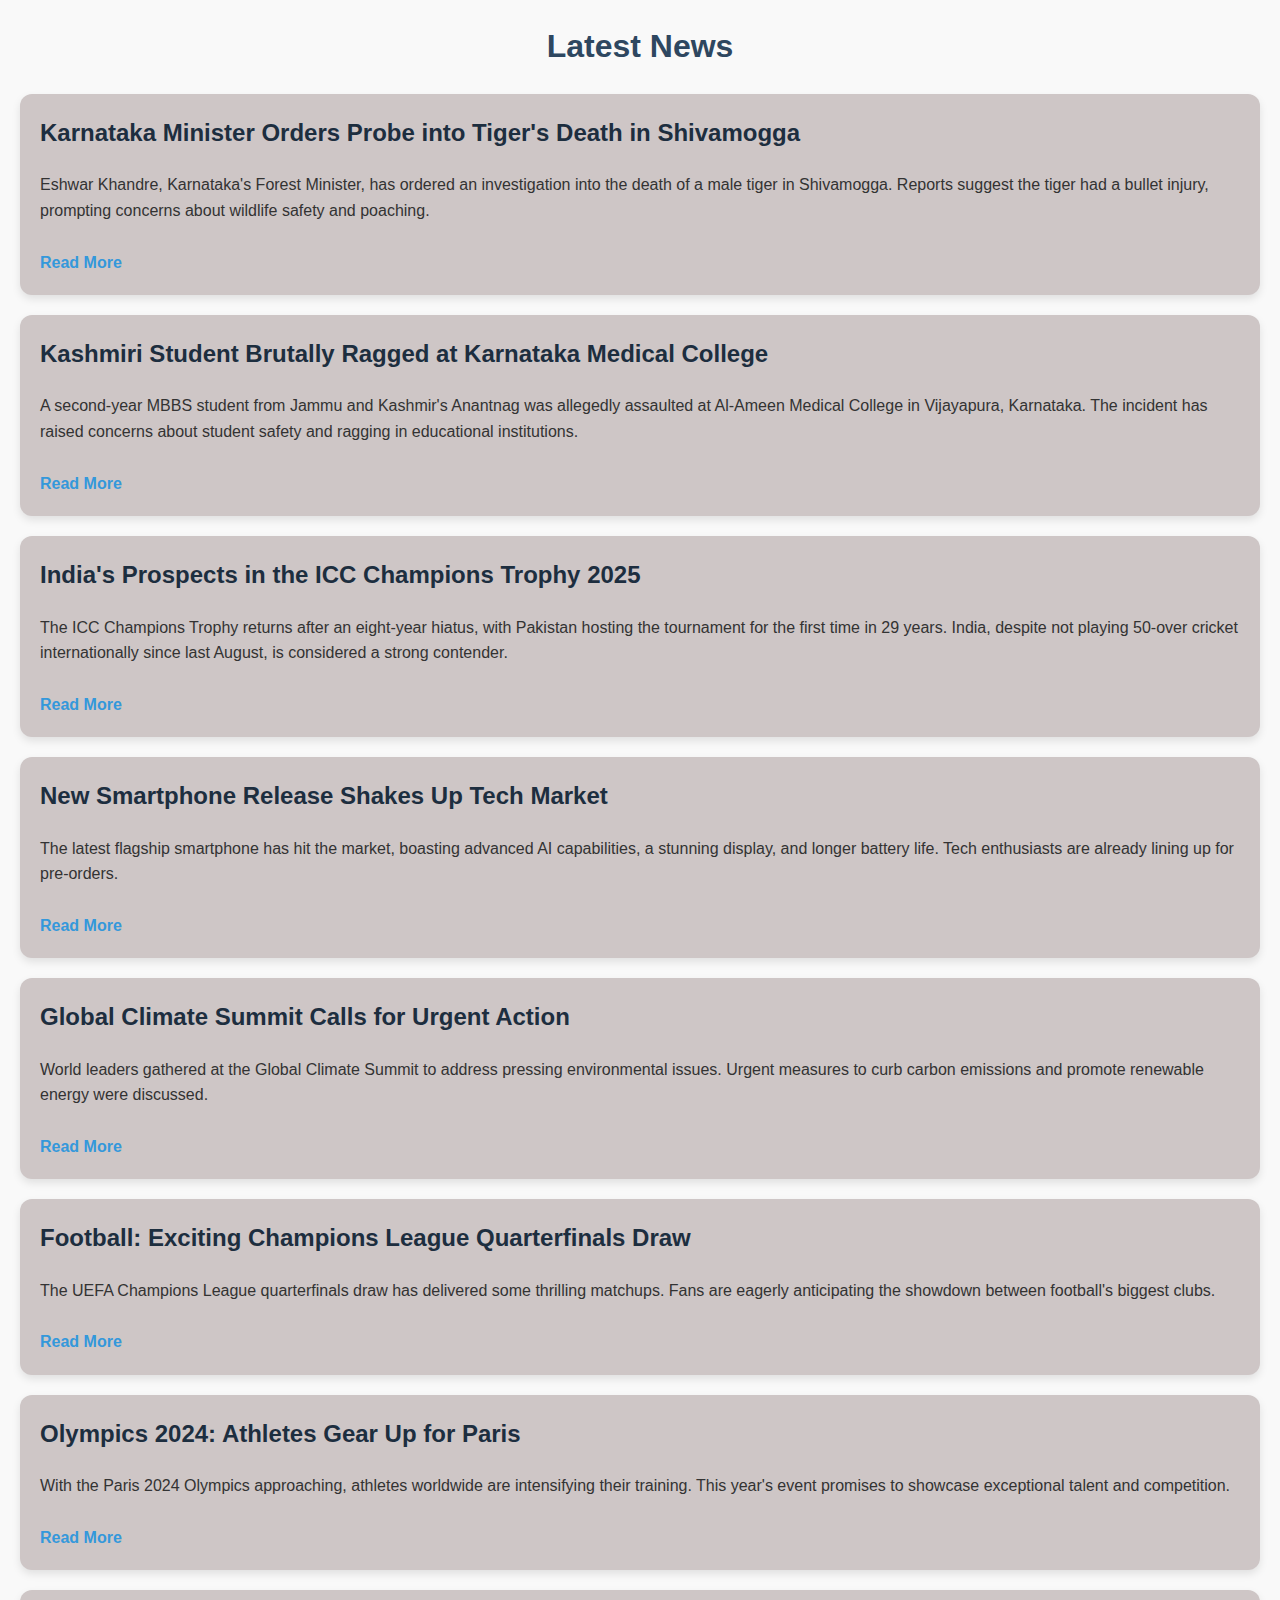
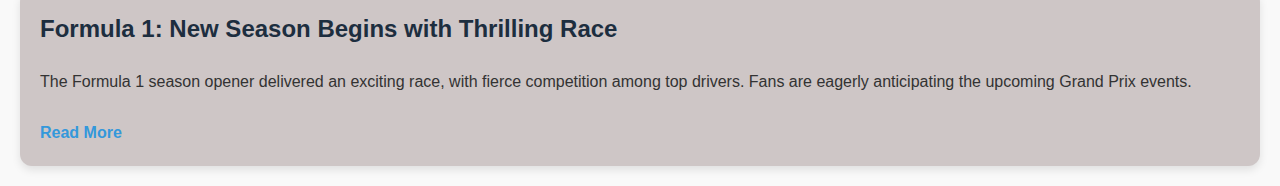
==== news.html @ f4e945ec "Initial commit: Tasks" ====
<!DOCTYPE html>
<html lang="en">
<head>
    <meta charset="UTF-8">
    <meta name="viewport" content="width=device-width, initial-scale=1.0">
    <title>News Application</title>
    <style>
        body {
            font-family: Arial, sans-serif;
            margin: 20px;
            background-color: #f9f9f9;
            color: #333;
            line-height: 1.6;
        }
        h1 {
            text-align: center;
            color: #2e4760;
        }
        .news-container {
            display: flex;
            flex-direction: column;
            gap: 20px;
        }
        .news-item {
            background: #cec6c6;
            padding: 20px;
            border-radius: 12px;
            box-shadow: 0 4px 8px rgba(0, 0, 0, 0.1);
            transition: transform 0.3s;
        }
        
        
        h2 {
            margin-top: 0;
            color: #1d2e3f;
        }
        a {
            display: inline-block;
            margin-top: 10px;
            text-decoration: none;
            color: #3498db;
            font-weight: bold;
        }
        
        
    </style>
</head>
<body>
    <h1>Latest News</h1>

    <div class="news-container">

        <div class="news-item">
            <h2>Karnataka Minister Orders Probe into Tiger's Death in Shivamogga</h2>
            <p>Eshwar Khandre, Karnataka's Forest Minister, has ordered an investigation into the death of a male tiger in Shivamogga. Reports suggest the tiger had a bullet injury, prompting concerns about wildlife safety and poaching.</p>
            <a href="https://www.deccanherald.com/india/karnataka/karnataka-minister-orders-probe-into-death-of-male-tiger-in-shivamogga-3412234" target="_blank">Read More</a>
        </div>

        <div class="news-item">
            <h2>Kashmiri Student Brutally Ragged at Karnataka Medical College</h2>
            <p>A second-year MBBS student from Jammu and Kashmir's Anantnag was allegedly assaulted at Al-Ameen Medical College in Vijayapura, Karnataka. The incident has raised concerns about student safety and ragging in educational institutions.</p>
            <a href="https://www.ndtv.com/india-news/kashmiri-student-brutally-ragged-assaulted-at-karnataka-medical-college-7745499" target="_blank">Read More</a>
        </div>

        <div class="news-item">
            <h2>India's Prospects in the ICC Champions Trophy 2025</h2>
            <p>The ICC Champions Trophy returns after an eight-year hiatus, with Pakistan hosting the tournament for the first time in 29 years. India, despite not playing 50-over cricket internationally since last August, is considered a strong contender.</p>
            <a href="https://talksport.com/sport/cricket/2939306/betting-tips-best-bets-icc-champions-trophy/" target="_blank">Read More</a>
        </div>

        <div class="news-item">
            <h2>New Smartphone Release Shakes Up Tech Market</h2>
            <p>The latest flagship smartphone has hit the market, boasting advanced AI capabilities, a stunning display, and longer battery life. Tech enthusiasts are already lining up for pre-orders.</p>
            <a href="https://www.technews.com/smartphone-release" target="_blank">Read More</a>
        </div>

        <div class="news-item">
            <h2>Global Climate Summit Calls for Urgent Action</h2>
            <p>World leaders gathered at the Global Climate Summit to address pressing environmental issues. Urgent measures to curb carbon emissions and promote renewable energy were discussed.</p>
            <a href="https://www.climateaction.org/global-summit" target="_blank">Read More</a>
        </div>

        <div class="news-item">
            <h2>Football: Exciting Champions League Quarterfinals Draw</h2>
            <p>The UEFA Champions League quarterfinals draw has delivered some thrilling matchups. Fans are eagerly anticipating the showdown between football's biggest clubs.</p>
            <a href="https://www.uefa.com/championsleague/news/quarterfinals-draw" target="_blank">Read More</a>
        </div>

        <div class="news-item">
            <h2>Olympics 2024: Athletes Gear Up for Paris</h2>
            <p>With the Paris 2024 Olympics approaching, athletes worldwide are intensifying their training. This year's event promises to showcase exceptional talent and competition.</p>
            <a href="https://www.olympics.com/paris-2024" target="_blank">Read More</a>
        </div>

        <div class="news-item">
            <h2>Formula 1: New Season Begins with Thrilling Race</h2>
            <p>The Formula 1 season opener delivered an exciting race, with fierce competition among top drivers. Fans are eagerly anticipating the upcoming Grand Prix events.</p>
            <a href="https://www.formula1.com/news/season-opener" target="_blank">Read More</a>
        </div>

    </div>

</body>
</html>
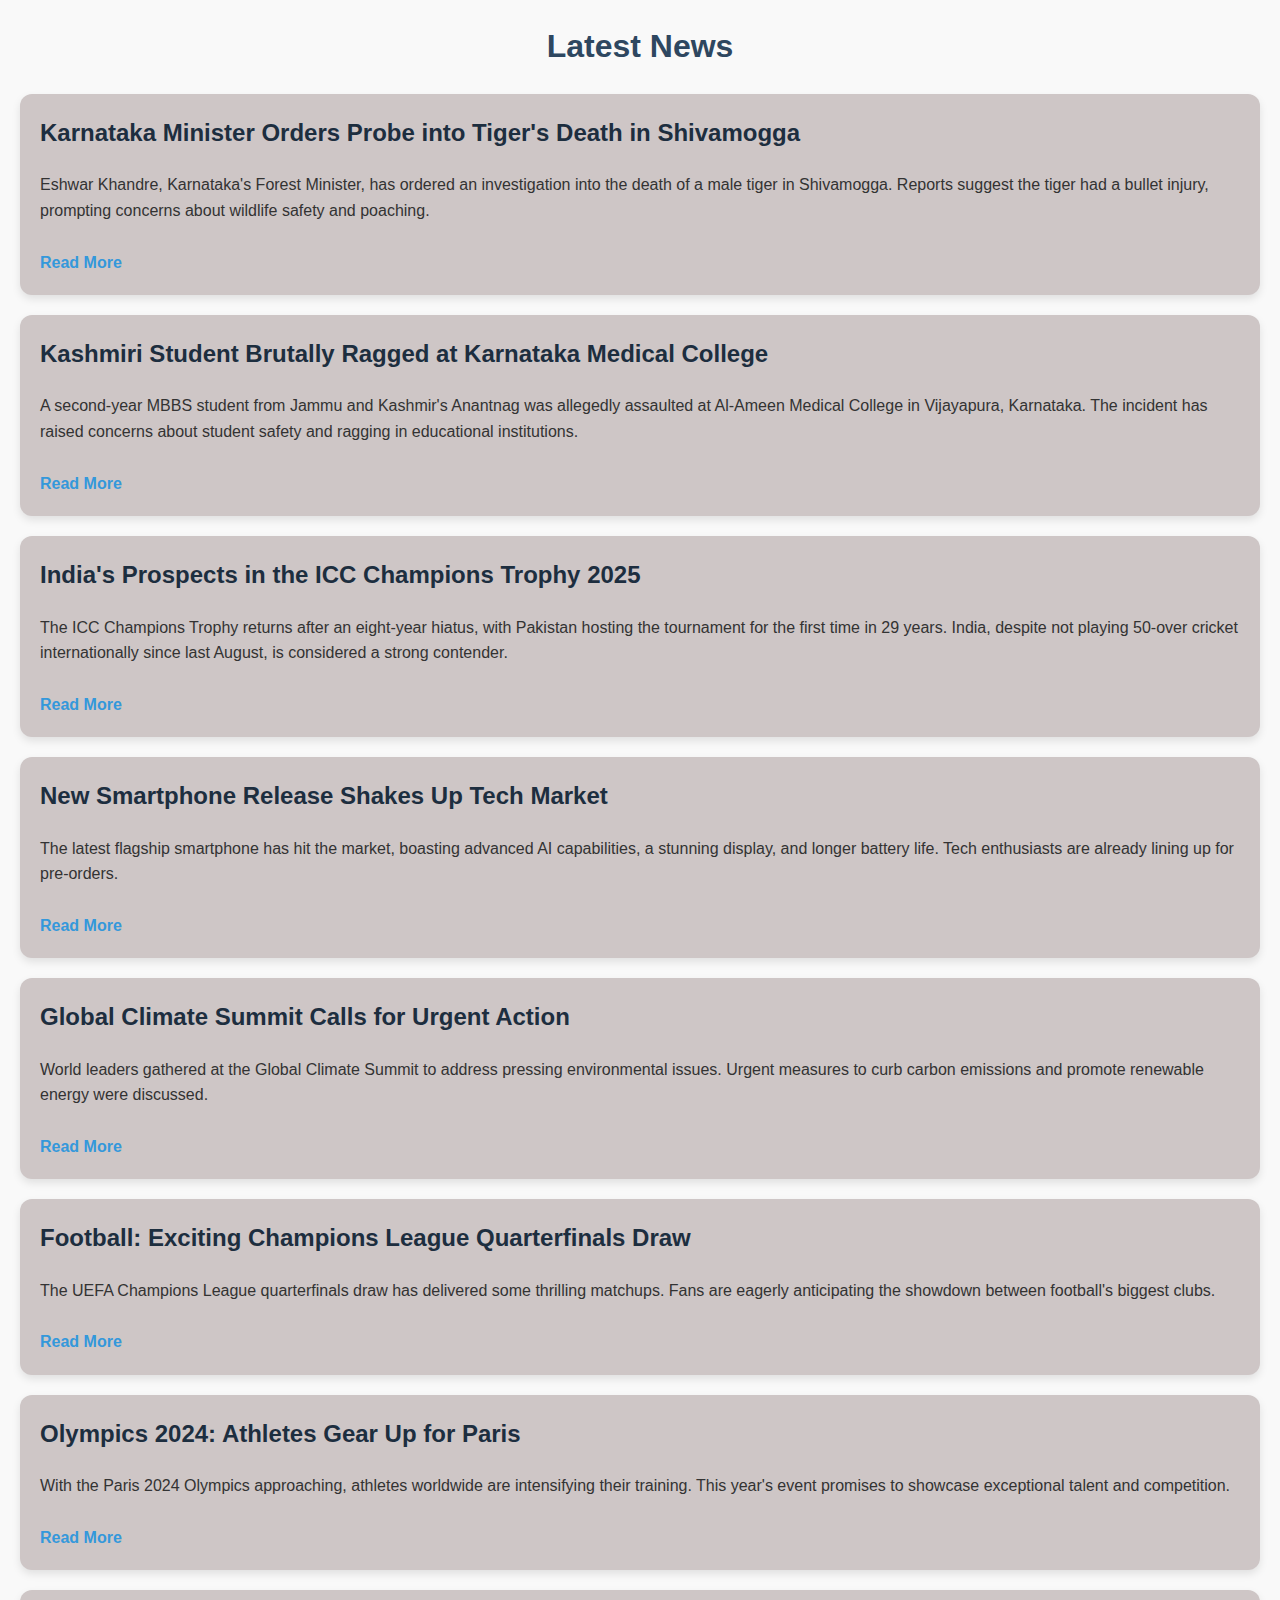
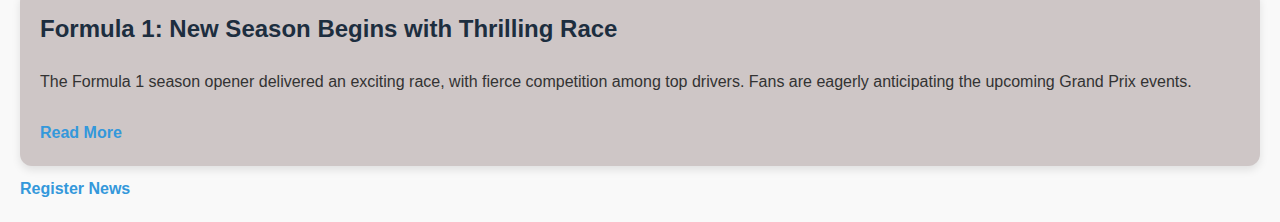
==== commit 6e60f118: "Updated files" ====
--- a/news.html
+++ b/news.html
@@ -20,13 +20,14 @@
             display: flex;
             flex-direction: column;
             gap: 20px;
+            transition:background-color 0.5s ease-in-out;
         }
         .news-item {
             background: #cec6c6;
             padding: 20px;
             border-radius: 12px;
             box-shadow: 0 4px 8px rgba(0, 0, 0, 0.1);
-            transition: transform 0.3s;
+            transition: transform 0.3s ;
         }
         
         
@@ -40,6 +41,48 @@
             text-decoration: none;
             color: #3498db;
             font-weight: bold;
+        }
+        #register-modal {
+            display: none;
+            position: fixed;
+            top: 0;
+            left: 0;
+            width: 100%;
+            height: 100%;
+            background: rgba(0, 0, 0, 0.5);
+        }
+        #register-modal:target {
+            display: block;
+        }
+        .modal-content {
+            background: white;
+            width: 50%;
+            margin: 10% auto;
+            padding: 20px;
+            border-radius: 10px;
+            text-align: center;
+        }
+        .close-btn {
+            display: block;
+            text-align: right;
+            font-size: 20px;
+            text-decoration: none;
+            color: black;
+        }
+        input, textarea {
+            width: 80%;
+            padding: 8px;
+            margin: 10px 0;
+            border: 1px solid #ccc;
+            border-radius: 5px;
+        }
+        .submit-btn {
+            background-color: #3498db;
+            color: white;
+            padding: 10px;
+            border: none;
+            border-radius: 5px;
+            cursor: pointer;
         }
         
         
@@ -99,6 +142,25 @@
         </div>
 
     </div>
+    <div>
+        <a href="#register-modal" class="register-btn">Register News</a>
+    </div>
+
+
+    <div id="register-modal">
+        <div class="modal-content">
+            <a href="#" class="close-btn">&times;</a>
+            <h2>Register a News Article</h2>
+            <form>
+                <input type="text" placeholder="News Title" required><br>
+                <textarea placeholder="News Description" rows="4" required></textarea><br>
+                <input type="text" placeholder="Source (e.g., Website, Reporter)" required><br>
+                <a href="#" class="submit-btn">Register</a>
+
+            </form>
+        </div>
+    </div>
+
 
 </body>
 </html>
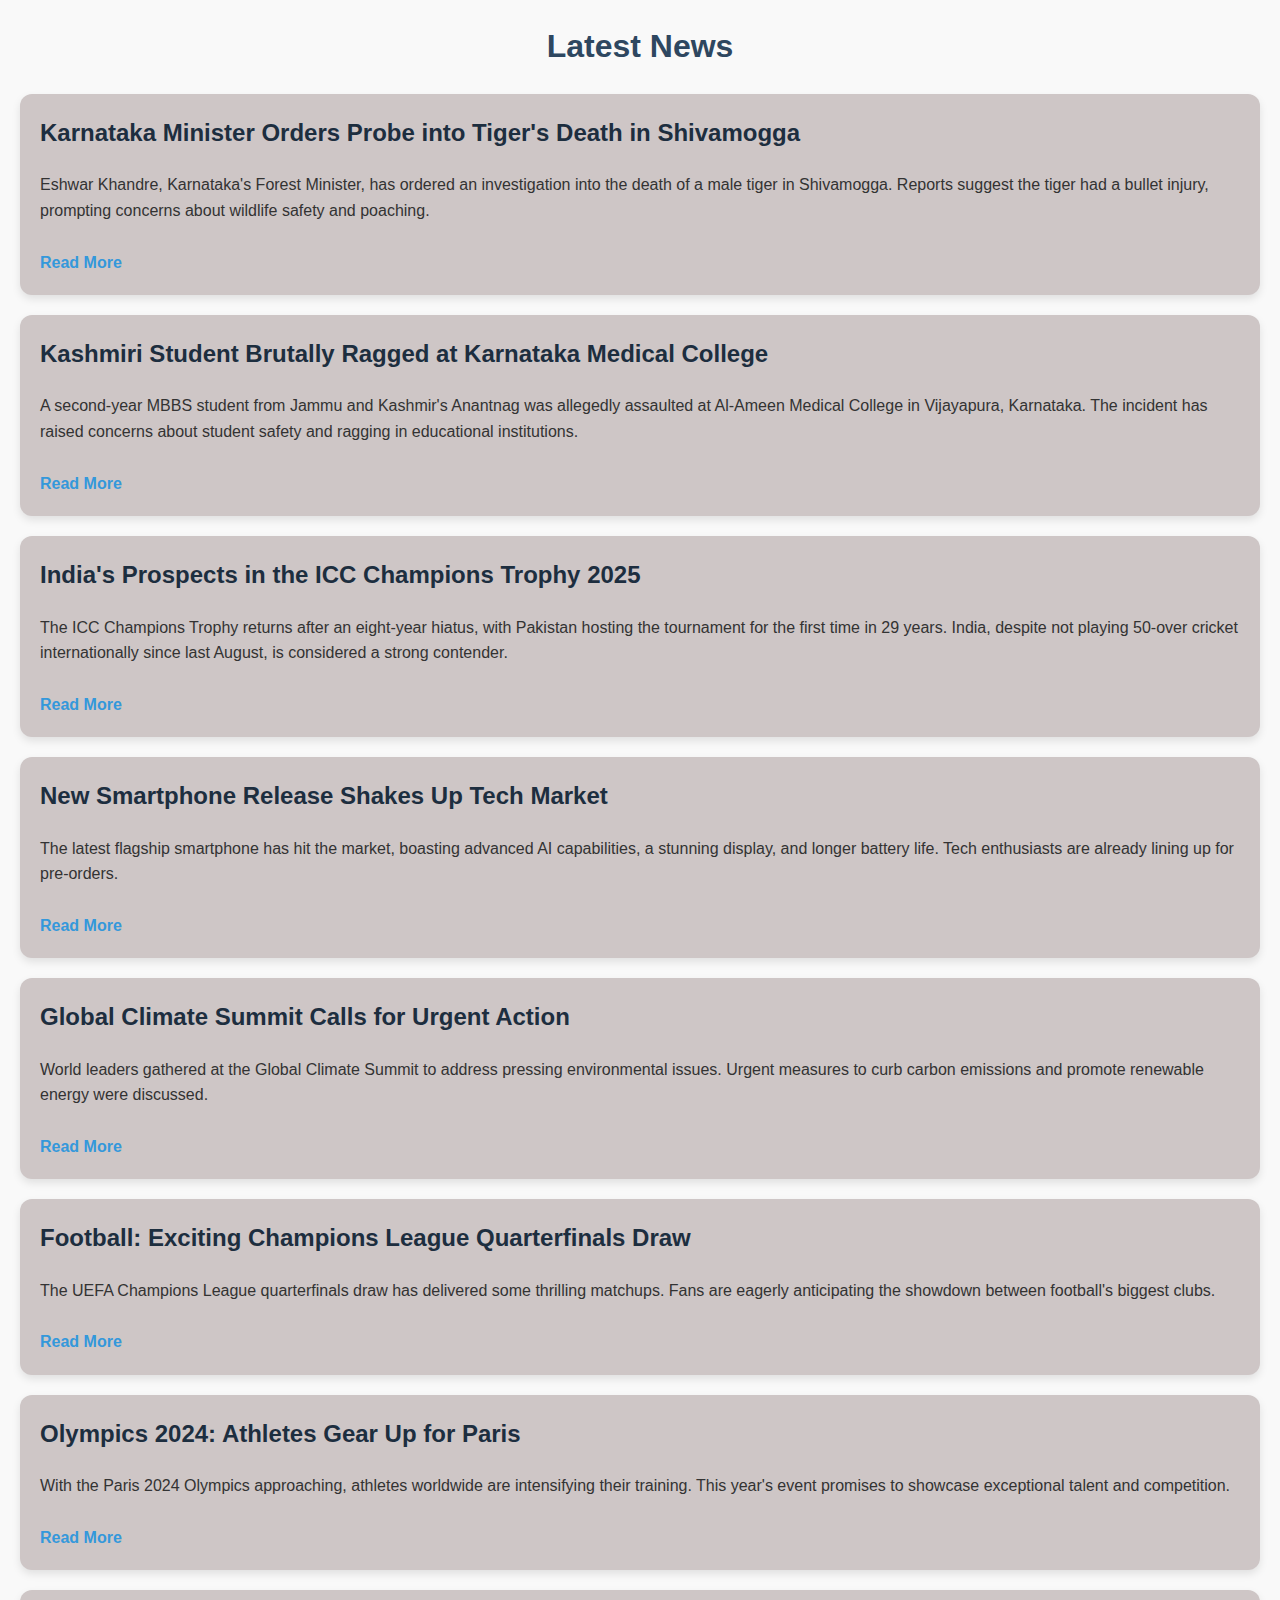
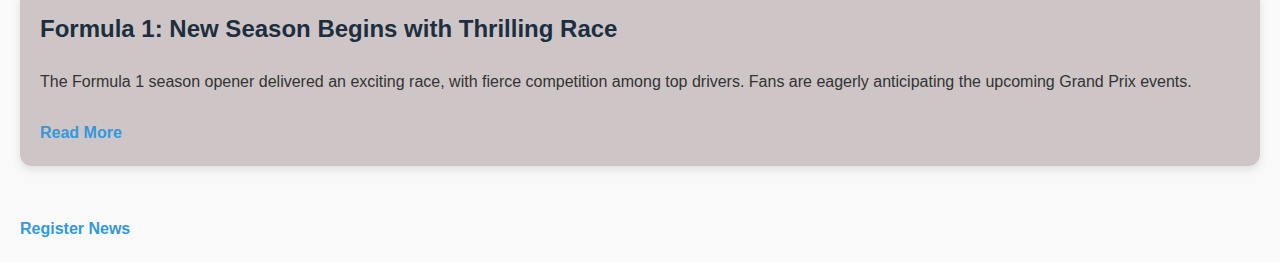
==== commit 0137444c: "Updated some changes using JS" ====
--- a/news.html
+++ b/news.html
@@ -76,6 +76,12 @@
             border: 1px solid #ccc;
             border-radius: 5px;
         }
+        .news-container {
+            display: flex;
+            flex-direction: column;
+            gap: 20px;
+            margin: 20px 0;
+        }
         .submit-btn {
             background-color: #3498db;
             color: white;
@@ -87,6 +93,25 @@
         
         
     </style>
+    <script>
+
+        function addNews(event) {
+            event.preventDefault();
+            var title = document.getElementById("news-title").value;
+            var description = document.getElementById("news-description").value;
+            var source = document.getElementById("news-source").value;
+            if (title && description && source) {
+                var newsContainer = document.getElementById("news-container");
+                var newsItem = document.createElement("div");
+                newsItem.classList.add("news-item");
+                newsItem.innerHTML = `<h3>${title}</h3><p>${description}</p><small>Source: ${source}</small>`;
+                newsContainer.prepend(newsItem);
+                document.getElementById("news-form").reset();
+            } else {
+                alert("Please fill out all fields.");
+            }
+        }
+    </script>
 </head>
 <body>
     <h1>Latest News</h1>
@@ -143,24 +168,21 @@
 
     </div>
     <div>
-        <a href="#register-modal" class="register-btn">Register News</a>
-    </div>
-
-
-    <div id="register-modal">
-        <div class="modal-content">
-            <a href="#" class="close-btn">&times;</a>
-            <h2>Register a News Article</h2>
-            <form>
-                <input type="text" placeholder="News Title" required><br>
-                <textarea placeholder="News Description" rows="4" required></textarea><br>
-                <input type="text" placeholder="Source (e.g., Website, Reporter)" required><br>
-                <a href="#" class="submit-btn">Register</a>
-
-            </form>
+        <div id="news-container" class="news-container"></div>
+        <footer>
+            <a href="#register-modal" class="register-btn">Register News</a>
+        </footer>
+        <div id="register-modal">
+            <div class="modal-content">
+                <a href="#" class="close-btn">&times;</a>
+                <h2>Register a News Article</h2>
+                <form id="news-form" onsubmit="addNews(event)">
+                    <input type="text" id="news-title" placeholder="News Title" required><br>
+                    <textarea id="news-description" placeholder="News Description" rows="4" required></textarea><br>
+                    <input type="text" id="news-source" placeholder="Source (e.g., Website, Reporter)" required><br>
+                    <button type="submit" class="submit-btn" onclick="window.location.href='#';">Register</button>
+                </form>
+            </div>
         </div>
-    </div>
-
-
 </body>
 </html>
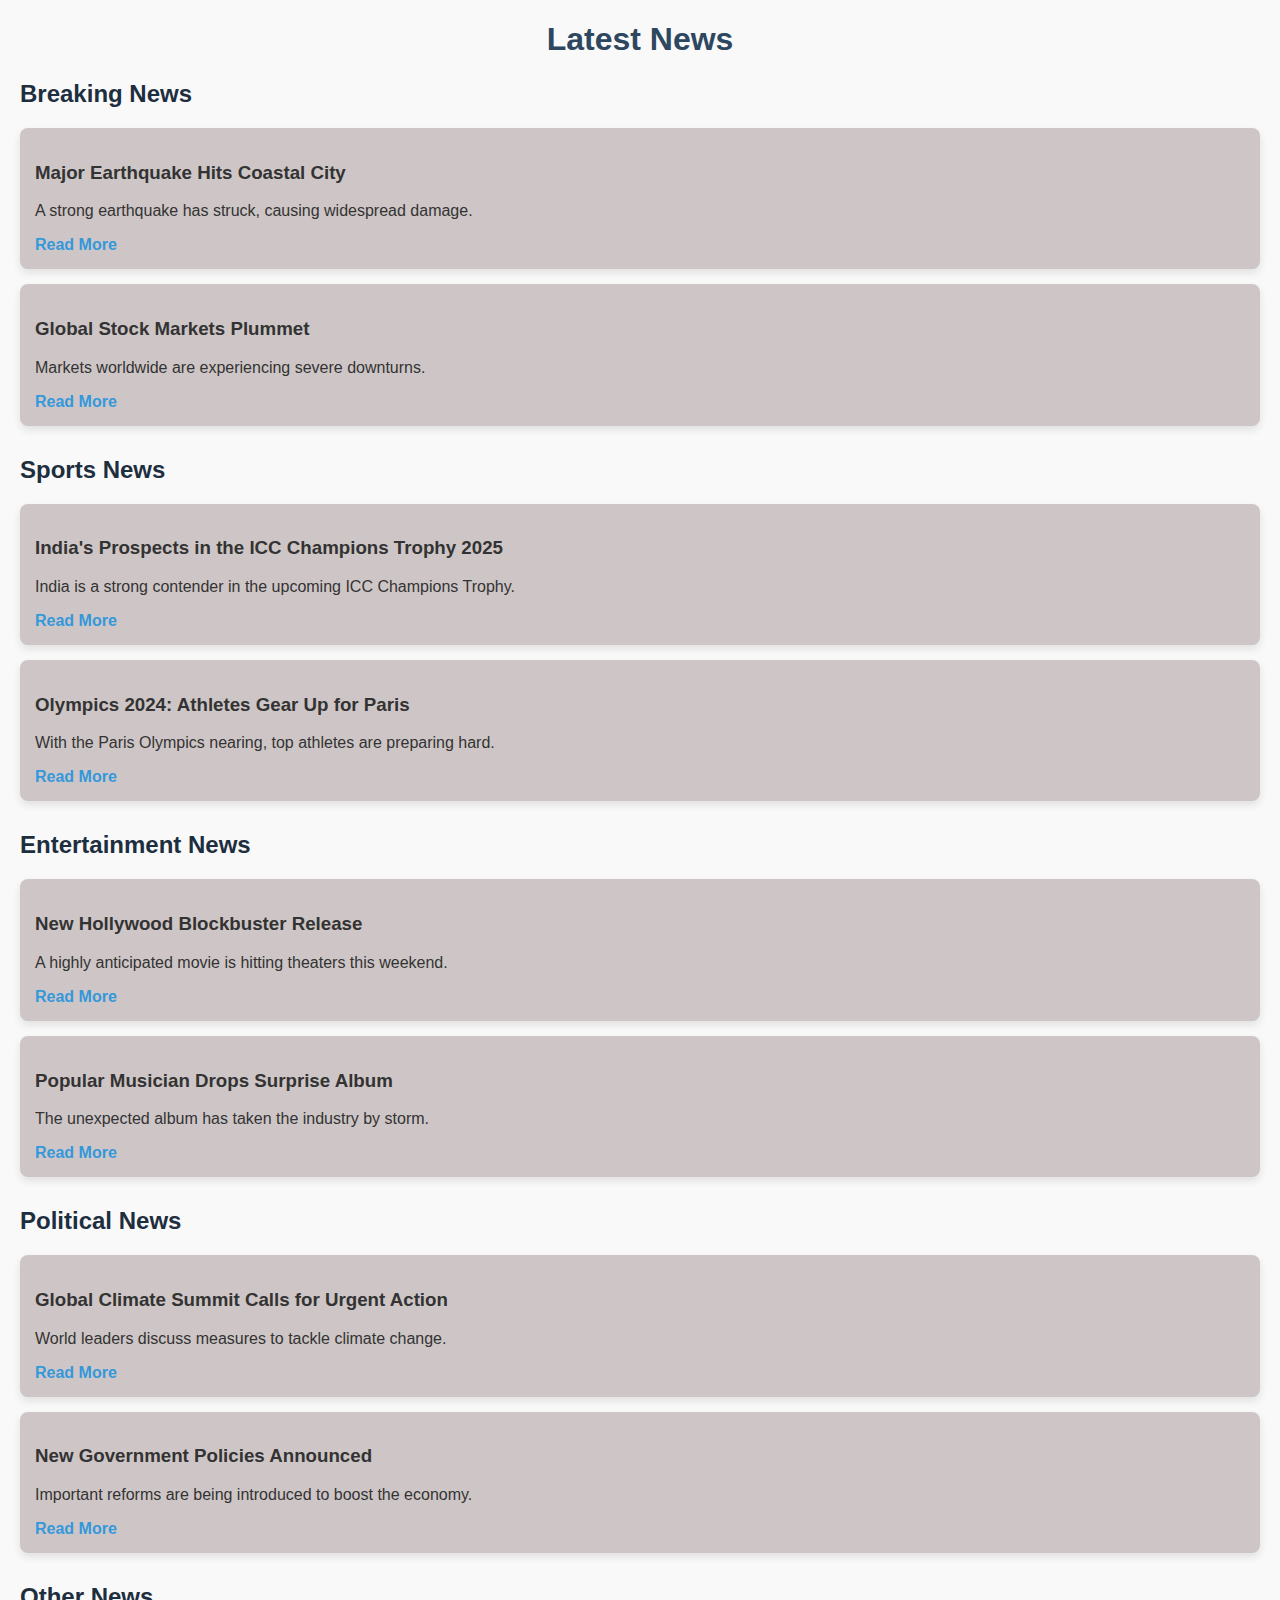
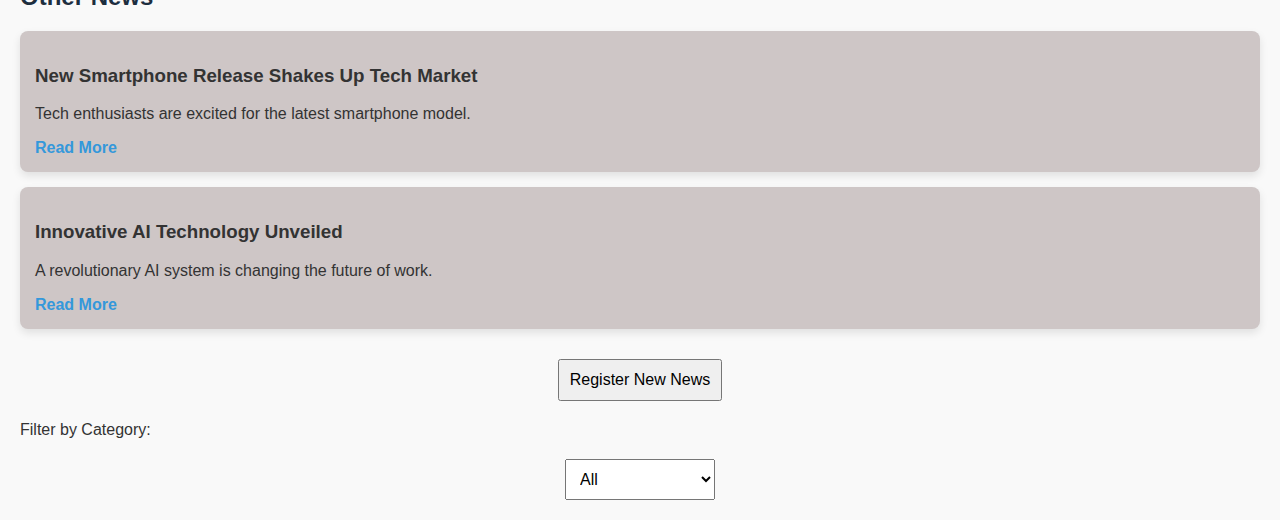
==== commit 93972eb4: "Updated Changes" ====
--- a/news.html
+++ b/news.html
@@ -7,108 +7,73 @@
     <style>
         body {
             font-family: Arial, sans-serif;
-            margin: 20px;
             background-color: #f9f9f9;
             color: #333;
-            line-height: 1.6;
+            margin: 20px;
         }
         h1 {
             text-align: center;
             color: #2e4760;
         }
+        .news-section {
+            margin-bottom: 30px;
+        }
         .news-container {
             display: flex;
             flex-direction: column;
-            gap: 20px;
-            transition:background-color 0.5s ease-in-out;
+            gap: 15px;
         }
         .news-item {
             background: #cec6c6;
-            padding: 20px;
-            border-radius: 12px;
+            padding: 15px;
+            border-radius: 8px;
             box-shadow: 0 4px 8px rgba(0, 0, 0, 0.1);
-            transition: transform 0.3s ;
         }
-        
-        
         h2 {
-            margin-top: 0;
             color: #1d2e3f;
         }
         a {
-            display: inline-block;
-            margin-top: 10px;
             text-decoration: none;
             color: #3498db;
             font-weight: bold;
         }
-        #register-modal {
-            display: none;
-            position: fixed;
-            top: 0;
-            left: 0;
-            width: 100%;
-            height: 100%;
-            background: rgba(0, 0, 0, 0.5);
+        select, button {
+            display: block;
+            margin: 20px auto;
+            padding: 10px;
+            font-size: 16px;
         }
-        #register-modal:target {
-            display: block;
-        }
-        .modal-content {
-            background: white;
-            width: 50%;
-            margin: 10% auto;
-            padding: 20px;
-            border-radius: 10px;
-            text-align: center;
-        }
-        .close-btn {
-            display: block;
-            text-align: right;
-            font-size: 20px;
-            text-decoration: none;
-            color: black;
-        }
-        input, textarea {
-            width: 80%;
-            padding: 8px;
-            margin: 10px 0;
-            border: 1px solid #ccc;
-            border-radius: 5px;
-        }
-        .news-container {
-            display: flex;
-            flex-direction: column;
-            gap: 20px;
-            margin: 20px 0;
-        }
-        .submit-btn {
-            background-color: #3498db;
-            color: white;
-            padding: 10px;
-            border: none;
-            border-radius: 5px;
-            cursor: pointer;
-        }
-        
-        
     </style>
     <script>
+        function filterNews() {
+            var category = document.getElementById("news-filter").value;
+            var newsItems = document.querySelectorAll(".news-item");
+            
+            newsItems.forEach(item => {
+                if (category === "all" || item.dataset.category === category) {
+                    item.style.display = "block";
+                } else {
+                    item.style.display = "none";
+                }
+            });
+        }
 
-        function addNews(event) {
-            event.preventDefault();
-            var title = document.getElementById("news-title").value;
-            var description = document.getElementById("news-description").value;
-            var source = document.getElementById("news-source").value;
-            if (title && description && source) {
-                var newsContainer = document.getElementById("news-container");
-                var newsItem = document.createElement("div");
-                newsItem.classList.add("news-item");
-                newsItem.innerHTML = `<h3>${title}</h3><p>${description}</p><small>Source: ${source}</small>`;
-                newsContainer.prepend(newsItem);
-                document.getElementById("news-form").reset();
-            } else {
-                alert("Please fill out all fields.");
+        function addNews() {
+            var title = prompt("Enter News Title:");
+            var description = prompt("Enter News Description:");
+            var category = prompt("Enter Category (sports, entertainment, politics, others, breaking):");
+            
+            if (title && description && category) {
+                var newsContainer = document.getElementById(category + "-news");
+                if (newsContainer) {
+                    var newsItem = document.createElement("div");
+                    newsItem.classList.add("news-item");
+                    newsItem.dataset.category = category;
+                    newsItem.innerHTML = `<h3>${title}</h3><p>${description}</p><a href="#">Read More</a>`;
+                    newsContainer.appendChild(newsItem);
+                } else {
+                    alert("Invalid category!");
+                }
             }
         }
     </script>
@@ -116,73 +81,95 @@
 <body>
     <h1>Latest News</h1>
 
-    <div class="news-container">
-
-        <div class="news-item">
-            <h2>Karnataka Minister Orders Probe into Tiger's Death in Shivamogga</h2>
-            <p>Eshwar Khandre, Karnataka's Forest Minister, has ordered an investigation into the death of a male tiger in Shivamogga. Reports suggest the tiger had a bullet injury, prompting concerns about wildlife safety and poaching.</p>
-            <a href="https://www.deccanherald.com/india/karnataka/karnataka-minister-orders-probe-into-death-of-male-tiger-in-shivamogga-3412234" target="_blank">Read More</a>
-        </div>
-
-        <div class="news-item">
-            <h2>Kashmiri Student Brutally Ragged at Karnataka Medical College</h2>
-            <p>A second-year MBBS student from Jammu and Kashmir's Anantnag was allegedly assaulted at Al-Ameen Medical College in Vijayapura, Karnataka. The incident has raised concerns about student safety and ragging in educational institutions.</p>
-            <a href="https://www.ndtv.com/india-news/kashmiri-student-brutally-ragged-assaulted-at-karnataka-medical-college-7745499" target="_blank">Read More</a>
-        </div>
-
-        <div class="news-item">
-            <h2>India's Prospects in the ICC Champions Trophy 2025</h2>
-            <p>The ICC Champions Trophy returns after an eight-year hiatus, with Pakistan hosting the tournament for the first time in 29 years. India, despite not playing 50-over cricket internationally since last August, is considered a strong contender.</p>
-            <a href="https://talksport.com/sport/cricket/2939306/betting-tips-best-bets-icc-champions-trophy/" target="_blank">Read More</a>
-        </div>
-
-        <div class="news-item">
-            <h2>New Smartphone Release Shakes Up Tech Market</h2>
-            <p>The latest flagship smartphone has hit the market, boasting advanced AI capabilities, a stunning display, and longer battery life. Tech enthusiasts are already lining up for pre-orders.</p>
-            <a href="https://www.technews.com/smartphone-release" target="_blank">Read More</a>
-        </div>
-
-        <div class="news-item">
-            <h2>Global Climate Summit Calls for Urgent Action</h2>
-            <p>World leaders gathered at the Global Climate Summit to address pressing environmental issues. Urgent measures to curb carbon emissions and promote renewable energy were discussed.</p>
-            <a href="https://www.climateaction.org/global-summit" target="_blank">Read More</a>
-        </div>
-
-        <div class="news-item">
-            <h2>Football: Exciting Champions League Quarterfinals Draw</h2>
-            <p>The UEFA Champions League quarterfinals draw has delivered some thrilling matchups. Fans are eagerly anticipating the showdown between football's biggest clubs.</p>
-            <a href="https://www.uefa.com/championsleague/news/quarterfinals-draw" target="_blank">Read More</a>
-        </div>
-
-        <div class="news-item">
-            <h2>Olympics 2024: Athletes Gear Up for Paris</h2>
-            <p>With the Paris 2024 Olympics approaching, athletes worldwide are intensifying their training. This year's event promises to showcase exceptional talent and competition.</p>
-            <a href="https://www.olympics.com/paris-2024" target="_blank">Read More</a>
-        </div>
-
-        <div class="news-item">
-            <h2>Formula 1: New Season Begins with Thrilling Race</h2>
-            <p>The Formula 1 season opener delivered an exciting race, with fierce competition among top drivers. Fans are eagerly anticipating the upcoming Grand Prix events.</p>
-            <a href="https://www.formula1.com/news/season-opener" target="_blank">Read More</a>
-        </div>
-
-    </div>
-    <div>
-        <div id="news-container" class="news-container"></div>
-        <footer>
-            <a href="#register-modal" class="register-btn">Register News</a>
-        </footer>
-        <div id="register-modal">
-            <div class="modal-content">
-                <a href="#" class="close-btn">&times;</a>
-                <h2>Register a News Article</h2>
-                <form id="news-form" onsubmit="addNews(event)">
-                    <input type="text" id="news-title" placeholder="News Title" required><br>
-                    <textarea id="news-description" placeholder="News Description" rows="4" required></textarea><br>
-                    <input type="text" id="news-source" placeholder="Source (e.g., Website, Reporter)" required><br>
-                    <button type="submit" class="submit-btn" onclick="window.location.href='#';">Register</button>
-                </form>
+    <div class="news-section">
+        <h2>Breaking News</h2>
+        <div id="breaking-news" class="news-container">
+            <div class="news-item" data-category="breaking">
+                <h3>Major Earthquake Hits Coastal City</h3>
+                <p>A strong earthquake has struck, causing widespread damage.</p>
+                <a href="#">Read More</a>
+            </div>
+            <div class="news-item" data-category="breaking">
+                <h3>Global Stock Markets Plummet</h3>
+                <p>Markets worldwide are experiencing severe downturns.</p>
+                <a href="#">Read More</a>
             </div>
         </div>
+    </div>
+
+    <div class="news-section">
+        <h2>Sports News</h2>
+        <div id="sports-news" class="news-container">
+            <div class="news-item" data-category="sports">
+                <h3>India's Prospects in the ICC Champions Trophy 2025</h3>
+                <p>India is a strong contender in the upcoming ICC Champions Trophy.</p>
+                <a href="#">Read More</a>
+            </div>
+            <div class="news-item" data-category="sports">
+                <h3>Olympics 2024: Athletes Gear Up for Paris</h3>
+                <p>With the Paris Olympics nearing, top athletes are preparing hard.</p>
+                <a href="#">Read More</a>
+            </div>
+        </div>
+    </div>
+
+    <div class="news-section">
+        <h2>Entertainment News</h2>
+        <div id="entertainment-news" class="news-container">
+            <div class="news-item" data-category="entertainment">
+                <h3>New Hollywood Blockbuster Release</h3>
+                <p>A highly anticipated movie is hitting theaters this weekend.</p>
+                <a href="#">Read More</a>
+            </div>
+            <div class="news-item" data-category="entertainment">
+                <h3>Popular Musician Drops Surprise Album</h3>
+                <p>The unexpected album has taken the industry by storm.</p>
+                <a href="#">Read More</a>
+            </div>
+        </div>
+    </div>
+
+    <div class="news-section">
+        <h2>Political News</h2>
+        <div id="politics-news" class="news-container">
+            <div class="news-item" data-category="politics">
+                <h3>Global Climate Summit Calls for Urgent Action</h3>
+                <p>World leaders discuss measures to tackle climate change.</p>
+                <a href="#">Read More</a>
+            </div>
+            <div class="news-item" data-category="politics">
+                <h3>New Government Policies Announced</h3>
+                <p>Important reforms are being introduced to boost the economy.</p>
+                <a href="#">Read More</a>
+            </div>
+        </div>
+    </div>
+
+    <div class="news-section">
+        <h2>Other News</h2>
+        <div id="others-news" class="news-container">
+            <div class="news-item" data-category="others">
+                <h3>New Smartphone Release Shakes Up Tech Market</h3>
+                <p>Tech enthusiasts are excited for the latest smartphone model.</p>
+                <a href="#">Read More</a>
+            </div>
+            <div class="news-item" data-category="others">
+                <h3>Innovative AI Technology Unveiled</h3>
+                <p>A revolutionary AI system is changing the future of work.</p>
+                <a href="#">Read More</a>
+            </div>
+        </div>
+    </div>
+
+    <button onclick="addNews()">Register New News</button>
+    <label for="news-filter">Filter by Category:</label>
+    <select id="news-filter" onchange="filterNews()">
+        <option value="all">All</option>
+        <option value="breaking">Breaking News</option>
+        <option value="sports">Sports</option>
+        <option value="entertainment">Entertainment</option>
+        <option value="politics">Politics</option>
+        <option value="others">Others</option>
+    </select>
 </body>
 </html>
